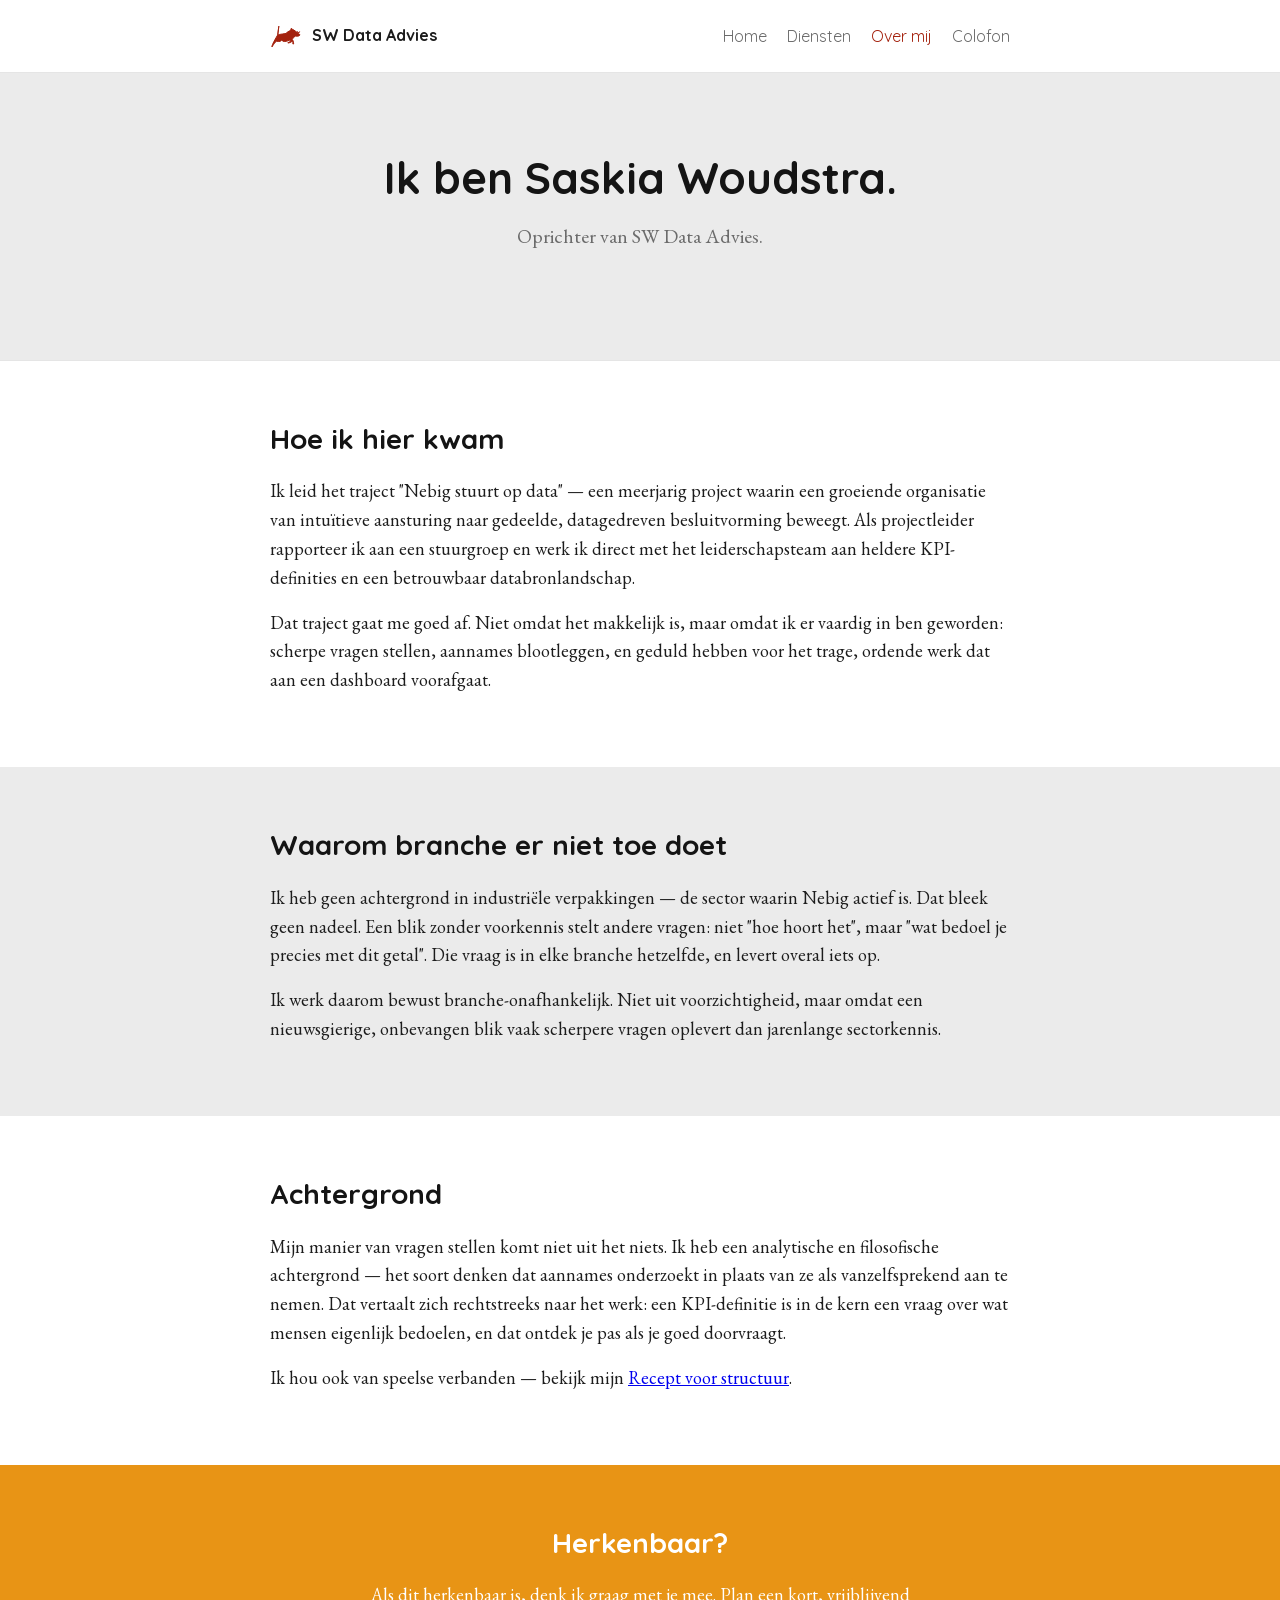
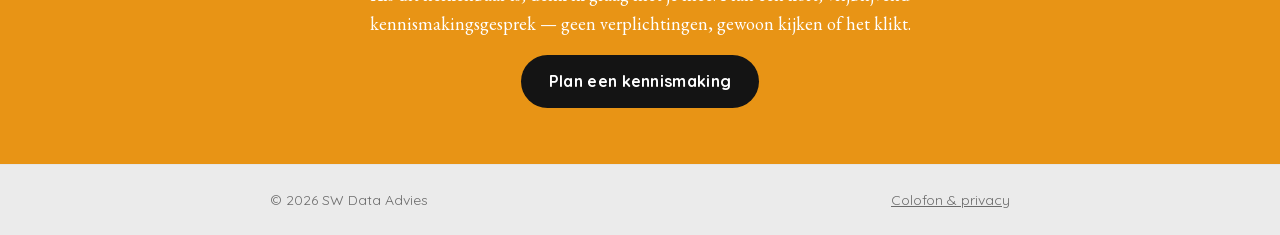
==== about.html @ db912b9f "pagina's gemaakt" ====
<!doctype html>
<html lang="nl">
<head>
  <meta charset="utf-8">
  <meta name="viewport" content="width=device-width, initial-scale=1.0">
  <title>Over mij — SW Data Advies</title>
  <meta name="description" content="Saskia Woudstra, oprichter van SW Data Advies. Analytische achtergrond, branche-onafhankelijk, gericht op organisaties in transitie naar datagedreven werken.">
  <link rel="stylesheet" href="css/style.css">
</head>
<body>
  <header>
    <nav>
      <a class="brand" href="index.html"><img src="images/logo.svg" alt="SW Data Advies logo"> SW Data Advies</a>
      <ul>
        <li><a href="index.html">Home</a></li>
        <li><a href="diensten.html">Diensten</a></li>
        <li><a href="about.html" aria-current="page">Over mij</a></li>
        <li><a href="colofon.html">Colofon</a></li>
      </ul>
    </nav>
  </header>

  <section class="hero">
    <div class="container">
      <h1>Ik ben Saskia Woudstra.</h1>
      <p class="intro">Oprichter van SW Data Advies.</p>
    </div>
  </section>

  <section class="band band-white">
    <div class="container">
      <h2>Hoe ik hier kwam</h2>
      <p>Ik leid het traject "Nebig stuurt op data" — een meerjarig project waarin een groeiende organisatie van intuïtieve aansturing naar gedeelde, datagedreven besluitvorming beweegt. Als projectleider rapporteer ik aan een stuurgroep en werk ik direct met het leiderschapsteam aan heldere KPI-definities en een betrouwbaar databronlandschap.</p>
      <p>Dat traject gaat me goed af. Niet omdat het makkelijk is, maar omdat ik er vaardig in ben geworden: scherpe vragen stellen, aannames blootleggen, en geduld hebben voor het trage, ordende werk dat aan een dashboard voorafgaat.</p>
    </div>
  </section>

  <section class="band band-offwhite">
    <div class="container">
      <h2>Waarom branche er niet toe doet</h2>
      <p>Ik heb geen achtergrond in industriële verpakkingen — de sector waarin Nebig actief is. Dat bleek geen nadeel. Een blik zonder voorkennis stelt andere vragen: niet "hoe hoort het", maar "wat bedoel je precies met dit getal". Die vraag is in elke branche hetzelfde, en levert overal iets op.</p>
      <p>Ik werk daarom bewust branche-onafhankelijk. Niet uit voorzichtigheid, maar omdat een nieuwsgierige, onbevangen blik vaak scherpere vragen oplevert dan jarenlange sectorkennis.</p>
    </div>
  </section>

  <section class="band band-white">
    <div class="container">
      <h2>Achtergrond</h2>
      <p>Mijn manier van vragen stellen komt niet uit het niets. Ik heb een analytische en filosofische achtergrond — het soort denken dat aannames onderzoekt in plaats van ze als vanzelfsprekend aan te nemen. Dat vertaalt zich rechtstreeks naar het werk: een KPI-definitie is in de kern een vraag over wat mensen eigenlijk bedoelen, en dat ontdek je pas als je goed doorvraagt.</p>
      <p>Ik hou ook van speelse verbanden — bekijk mijn <a href="recept-voor-structuur.html">Recept voor structuur</a>.</p>
    </div>
  </section>

  <section class="band band-gamboge" id="contact">
    <div class="container narrow">
      <h2>Herkenbaar?</h2>
      <p>Als dit herkenbaar is, denk ik graag met je mee. Plan een kort, vrijblijvend kennismakingsgesprek — geen verplichtingen, gewoon kijken of het klikt.</p>
      <a class="cta cta-dark" href="mailto:info@saskiawoudstra.com">Plan een kennismaking</a>
    </div>
  </section>

  <footer>
    <div class="footer-inner">
      <span>&copy; 2026 SW Data Advies</span>
      <a href="colofon.html">Colofon &amp; privacy</a>
    </div>
  </footer>
</body>
</html>
---- css/style.css ----
:root {
  --color-bg: #ffffff;
  --color-text: #1c1c1c;
  --color-muted: #6b6b6b;
  --color-rufous: #A4220E;
  --color-gamboge: #E89415;
  --color-night: #141414;
  --color-offwhite: #EBEBEB;
  --color-accent: var(--color-rufous);
  --color-line: #e5e5e5;
  --max-width: 780px;

  /* Type scale — every font-size on the site references one of these */
  --fs-xs: 0.875rem;   /* footer, small labels */
  --fs-sm: 1rem;       /* secondary body text (blocks, list detail) */
  --fs-base: 1.125rem; /* default paragraph */
  --fs-md: 1.25rem;    /* lead / intro / quote */
  --fs-lg: 1.375rem;   /* list lead-ins, h3 */
  --fs-h2: clamp(1.375rem, 1.1rem + 1.2vw, 1.75rem);
  --fs-h1: clamp(1.9rem, 1.3rem + 2.8vw, 2.75rem);

  --font-heading: 'Quicksand', 'Helvetica Neue', Arial, sans-serif;
  --font-serif: 'EB Garamond', 'Georgia', 'Times New Roman', serif;
}

@font-face {
  font-family: 'EB Garamond';
  font-style: normal;
  font-weight: 400;
  font-display: swap;
  src: url('../fonts/eb-garamond-400.woff2') format('woff2');
}

@font-face {
  font-family: 'EB Garamond';
  font-style: italic;
  font-weight: 400;
  font-display: swap;
  src: url('../fonts/eb-garamond-400-italic.woff2') format('woff2');
}

@font-face {
  font-family: 'Quicksand';
  font-style: normal;
  font-weight: 400;
  font-display: swap;
  src: url('../fonts/quicksand-400.woff2') format('woff2');
}

@font-face {
  font-family: 'Quicksand';
  font-style: normal;
  font-weight: 700;
  font-display: swap;
  src: url('../fonts/quicksand-700.woff2') format('woff2');
}

* { box-sizing: border-box; }

body {
  margin: 0;
  font-family: var(--font-serif);
  font-size: var(--fs-base);
  color: var(--color-text);
  background: var(--color-offwhite);
  line-height: 1.6;
}

header {
  background: #ffffff;
  border-bottom: 1px solid var(--color-line);
}

nav {
  max-width: var(--max-width);
  margin: 0 auto;
  padding: 1.25rem 1.25rem;
  display: flex;
  justify-content: space-between;
  align-items: center;
  flex-wrap: wrap;
  gap: 0.75rem 1.5rem;
  font-family: var(--font-heading);
}

nav .brand {
  display: flex;
  align-items: center;
  gap: 0.6rem;
  font-weight: 700;
  text-decoration: none;
  color: var(--color-text);
  font-size: var(--fs-sm);
}

nav .brand img {
  height: 32px;
  width: 32px;
}

nav ul {
  list-style: none;
  display: flex;
  flex-wrap: wrap;
  gap: 0.75rem 1.25rem;
  margin: 0;
  padding: 0;
}

nav a {
  text-decoration: none;
  color: var(--color-muted);
  font-size: var(--fs-sm);
}

nav a:hover,
nav a[aria-current="page"] {
  color: var(--color-rufous);
}

.container {
  max-width: var(--max-width);
  margin: 0 auto;
  padding: 3.5rem 1.25rem;
}

.container.narrow {
  max-width: 620px;
  text-align: center;
}

h1 {
  font-family: var(--font-heading);
  font-weight: 700;
  font-size: var(--fs-h1);
  line-height: 1.15;
  margin: 0 0 1rem;
  color: var(--color-night);
}

h2 {
  font-family: var(--font-heading);
  font-weight: 700;
  font-size: var(--fs-h2);
  margin: 0 0 1rem;
  color: var(--color-night);
}

p {
  font-size: var(--fs-base);
  margin: 1rem 0;
}

.intro {
  font-size: var(--fs-md);
  margin: 0 0 1.75rem;
}

/* Hero */
.hero {
  background: var(--color-offwhite);
  text-align: center;
  border-bottom: 1px solid var(--color-line);
}

.hero .container {
  max-width: 640px;
  padding-top: 5rem;
  padding-bottom: 5rem;
}

.hero .intro {
  color: var(--color-muted);
}

/* Bands */
.band-white { background: #ffffff; }
.band-offwhite { background: var(--color-offwhite); }

.band-rufous {
  background: var(--color-rufous);
}
.band-rufous h2,
.band-rufous p { color: #ffffff; }

.band-night {
  background: var(--color-night);
}
.band-night h2,
.band-night p { color: #ffffff; }

.band-gamboge {
  background: var(--color-gamboge);
  text-align: center;
}
.band-gamboge h2,
.band-gamboge p { color: #ffffff; }

.quote-intro {
  font-family: var(--font-heading);
  font-size: var(--fs-sm);
  color: var(--color-muted);
  text-align: center;
  margin-top: 0.5rem;
}

.quote {
  font-size: var(--fs-md);
  text-align: center;
  color: var(--color-muted);
  max-width: 560px;
  margin: 0 auto;
}

.recognize {
  list-style: none;
  margin: 1.5rem 0;
  padding: 0;
  counter-reset: recognize;
}

.recognize li {
  counter-increment: recognize;
  position: relative;
  padding-left: 2.75rem;
  margin-bottom: 1.4rem;
}

.recognize li::before {
  content: "0" counter(recognize);
  position: absolute;
  left: 0;
  top: 0.1rem;
  font-family: var(--font-heading);
  font-weight: 700;
  font-size: var(--fs-sm);
  color: var(--color-rufous);
}

.recognize li strong {
  display: block;
  font-family: var(--font-heading);
  font-size: var(--fs-lg);
  font-weight: 700;
  margin-bottom: 0.2rem;
}

.recognize li span {
  color: var(--color-muted);
  font-size: var(--fs-sm);
}

/* CTA button */
.cta {
  display: inline-block;
  font-family: var(--font-heading);
  font-weight: 700;
  text-decoration: none;
  color: #ffffff;
  background: var(--color-rufous);
  padding: 0.85rem 1.75rem;
  border-radius: 999px;
  font-size: var(--fs-sm);
  letter-spacing: 0.02em;
}

.cta:hover { opacity: 0.9; }

.cta-dark {
  background: var(--color-night);
}

footer {
  border-top: 1px solid var(--color-line);
  font-family: var(--font-heading);
  font-size: var(--fs-xs);
  color: var(--color-muted);
}

footer .footer-inner {
  max-width: var(--max-width);
  margin: 0 auto;
  padding: 1.5rem 1.25rem;
  display: flex;
  justify-content: space-between;
  flex-wrap: wrap;
  gap: 0.5rem;
}

footer a {
  color: var(--color-muted);
}

.blocks {
  display: grid;
  grid-template-columns: repeat(2, 1fr);
  gap: 1.25rem;
  margin-top: 1.5rem;
  max-width: 560px;
}

.block {
  background: var(--color-gamboge);
  border-radius: 4px;
  padding: 1.75rem 1.5rem;
  font-family: var(--font-heading);
}

.block h3 {
  font-family: var(--font-heading);
  font-weight: 700;
  font-size: var(--fs-lg);
  margin: 0 0 0.6rem;
  color: #ffffff;
}

.block p {
  font-size: var(--fs-sm);
  color: #ffffff;
  margin: 0;
}

@media (max-width: 680px) {
  .blocks {
    grid-template-columns: 1fr;
  }

  nav {
    flex-direction: column;
    align-items: flex-start;
  }

  nav ul {
    gap: 0.6rem 1rem;
  }

  .container {
    padding: 2.25rem 1.25rem;
  }

  .hero .container {
    padding-top: 3rem;
    padding-bottom: 3rem;
  }
}

.placeholder-notice {
  background: #fdf6e3;
  border: 1px solid #f0e0a0;
  padding: 1rem 1.25rem;
  border-radius: 4px;
  font-family: var(--font-heading);
  font-size: var(--fs-sm);
  color: #6b5a1e;
  margin-bottom: 2rem;
}
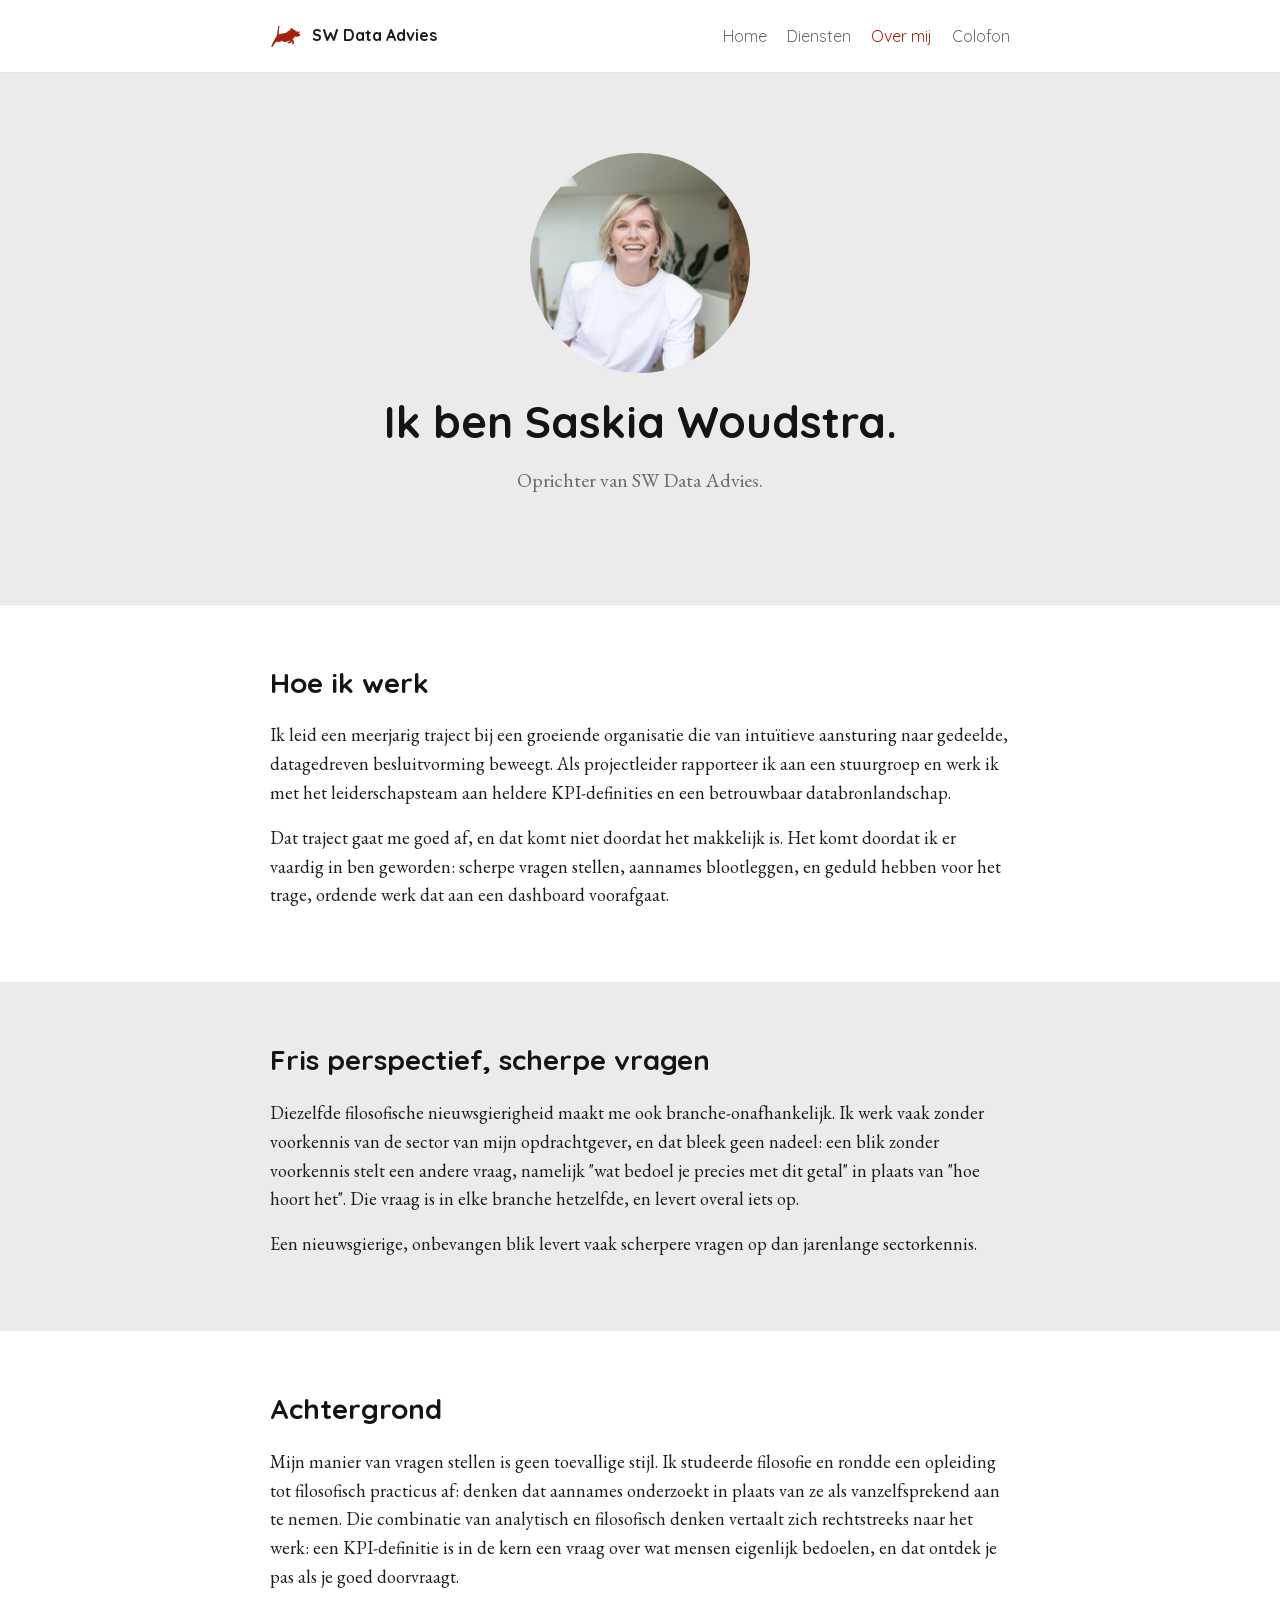
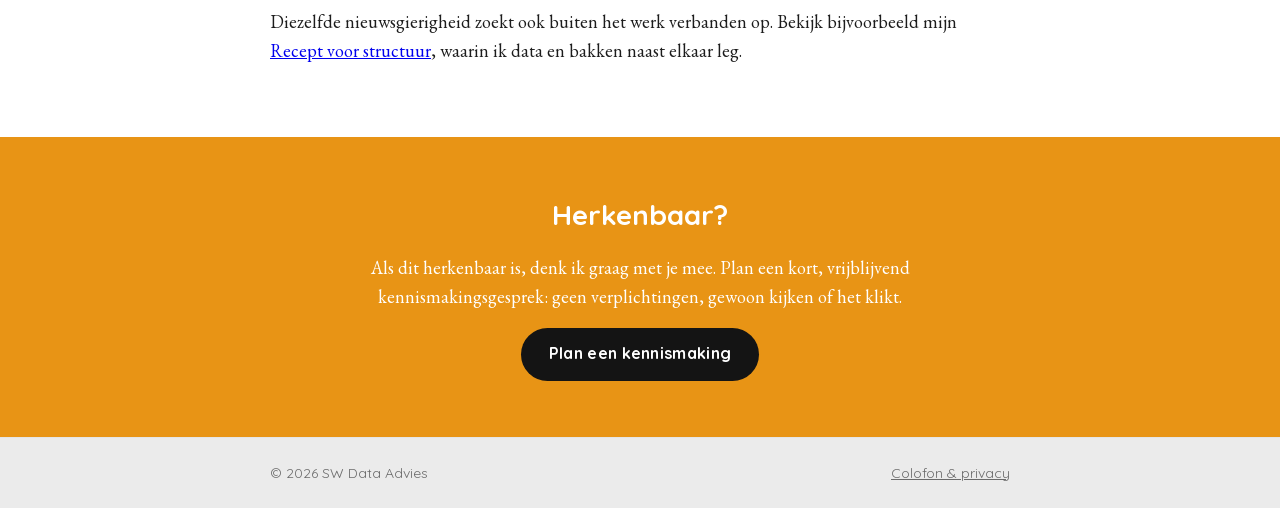
==== commit 151a6616: "aanpassingen + foto" ====
--- a/about.html
+++ b/about.html
@@ -3,7 +3,7 @@
 <head>
   <meta charset="utf-8">
   <meta name="viewport" content="width=device-width, initial-scale=1.0">
-  <title>Over mij — SW Data Advies</title>
+  <title>Over mij · SW Data Advies</title>
   <meta name="description" content="Saskia Woudstra, oprichter van SW Data Advies. Analytische achtergrond, branche-onafhankelijk, gericht op organisaties in transitie naar datagedreven werken.">
   <link rel="stylesheet" href="css/style.css">
 </head>
@@ -22,6 +22,7 @@
 
   <section class="hero">
     <div class="container">
+      <img class="portrait" src="images/saskia.jpg" alt="Saskia Woudstra">
       <h1>Ik ben Saskia Woudstra.</h1>
       <p class="intro">Oprichter van SW Data Advies.</p>
     </div>
@@ -29,32 +30,32 @@
 
   <section class="band band-white">
     <div class="container">
-      <h2>Hoe ik hier kwam</h2>
-      <p>Ik leid het traject "Nebig stuurt op data" — een meerjarig project waarin een groeiende organisatie van intuïtieve aansturing naar gedeelde, datagedreven besluitvorming beweegt. Als projectleider rapporteer ik aan een stuurgroep en werk ik direct met het leiderschapsteam aan heldere KPI-definities en een betrouwbaar databronlandschap.</p>
-      <p>Dat traject gaat me goed af. Niet omdat het makkelijk is, maar omdat ik er vaardig in ben geworden: scherpe vragen stellen, aannames blootleggen, en geduld hebben voor het trage, ordende werk dat aan een dashboard voorafgaat.</p>
+      <h2>Hoe ik werk</h2>
+      <p>Ik leid een meerjarig traject bij een groeiende organisatie die van intuïtieve aansturing naar gedeelde, datagedreven besluitvorming beweegt. Als projectleider rapporteer ik aan een stuurgroep en werk ik met het leiderschapsteam aan heldere KPI-definities en een betrouwbaar databronlandschap.</p>
+      <p>Dat traject gaat me goed af, en dat komt niet doordat het makkelijk is. Het komt doordat ik er vaardig in ben geworden: scherpe vragen stellen, aannames blootleggen, en geduld hebben voor het trage, ordende werk dat aan een dashboard voorafgaat.</p>
     </div>
   </section>
 
   <section class="band band-offwhite">
     <div class="container">
-      <h2>Waarom branche er niet toe doet</h2>
-      <p>Ik heb geen achtergrond in industriële verpakkingen — de sector waarin Nebig actief is. Dat bleek geen nadeel. Een blik zonder voorkennis stelt andere vragen: niet "hoe hoort het", maar "wat bedoel je precies met dit getal". Die vraag is in elke branche hetzelfde, en levert overal iets op.</p>
-      <p>Ik werk daarom bewust branche-onafhankelijk. Niet uit voorzichtigheid, maar omdat een nieuwsgierige, onbevangen blik vaak scherpere vragen oplevert dan jarenlange sectorkennis.</p>
+      <h2>Fris perspectief, scherpe vragen</h2>
+      <p>Diezelfde filosofische nieuwsgierigheid maakt me ook branche-onafhankelijk. Ik werk vaak zonder voorkennis van de sector van mijn opdrachtgever, en dat bleek geen nadeel: een blik zonder voorkennis stelt een andere vraag, namelijk "wat bedoel je precies met dit getal" in plaats van "hoe hoort het". Die vraag is in elke branche hetzelfde, en levert overal iets op.</p>
+      <p>Een nieuwsgierige, onbevangen blik levert vaak scherpere vragen op dan jarenlange sectorkennis.</p>
     </div>
   </section>
 
   <section class="band band-white">
     <div class="container">
       <h2>Achtergrond</h2>
-      <p>Mijn manier van vragen stellen komt niet uit het niets. Ik heb een analytische en filosofische achtergrond — het soort denken dat aannames onderzoekt in plaats van ze als vanzelfsprekend aan te nemen. Dat vertaalt zich rechtstreeks naar het werk: een KPI-definitie is in de kern een vraag over wat mensen eigenlijk bedoelen, en dat ontdek je pas als je goed doorvraagt.</p>
-      <p>Ik hou ook van speelse verbanden — bekijk mijn <a href="recept-voor-structuur.html">Recept voor structuur</a>.</p>
+      <p>Mijn manier van vragen stellen is geen toevallige stijl. Ik studeerde filosofie en rondde een opleiding tot filosofisch practicus af: denken dat aannames onderzoekt in plaats van ze als vanzelfsprekend aan te nemen. Die combinatie van analytisch en filosofisch denken vertaalt zich rechtstreeks naar het werk: een KPI-definitie is in de kern een vraag over wat mensen eigenlijk bedoelen, en dat ontdek je pas als je goed doorvraagt.</p>
+      <p>Diezelfde nieuwsgierigheid zoekt ook buiten het werk verbanden op. Bekijk bijvoorbeeld mijn <a href="recept-voor-structuur.html">Recept voor structuur</a>, waarin ik data en bakken naast elkaar leg.</p>
     </div>
   </section>
 
   <section class="band band-gamboge" id="contact">
     <div class="container narrow">
       <h2>Herkenbaar?</h2>
-      <p>Als dit herkenbaar is, denk ik graag met je mee. Plan een kort, vrijblijvend kennismakingsgesprek — geen verplichtingen, gewoon kijken of het klikt.</p>
+      <p>Als dit herkenbaar is, denk ik graag met je mee. Plan een kort, vrijblijvend kennismakingsgesprek: geen verplichtingen, gewoon kijken of het klikt.</p>
       <a class="cta cta-dark" href="mailto:info@saskiawoudstra.com">Plan een kennismaking</a>
     </div>
   </section>
--- a/css/style.css
+++ b/css/style.css
@@ -156,6 +156,15 @@
   margin: 0 0 1.75rem;
 }
 
+.portrait {
+  width: 220px;
+  height: 220px;
+  border-radius: 50%;
+  object-fit: cover;
+  margin: 0 auto 1.5rem;
+  display: block;
+}
+
 /* Hero */
 .hero {
   background: var(--color-offwhite);
@@ -210,6 +219,29 @@
   color: var(--color-muted);
   max-width: 560px;
   margin: 0 auto;
+}
+
+.bullets {
+  list-style: none;
+  margin: 1rem 0;
+  padding: 0;
+}
+
+.bullets li {
+  position: relative;
+  padding-left: 1.4rem;
+  margin-bottom: 0.5rem;
+}
+
+.bullets li::before {
+  content: "";
+  position: absolute;
+  left: 0;
+  top: 0.55em;
+  width: 0.4rem;
+  height: 0.4rem;
+  border-radius: 50%;
+  background: var(--color-rufous);
 }
 
 .recognize {
@@ -295,7 +327,7 @@
   display: grid;
   grid-template-columns: repeat(2, 1fr);
   gap: 1.25rem;
-  margin-top: 1.5rem;
+  margin: 1.5rem auto 0;
   max-width: 560px;
 }
 
